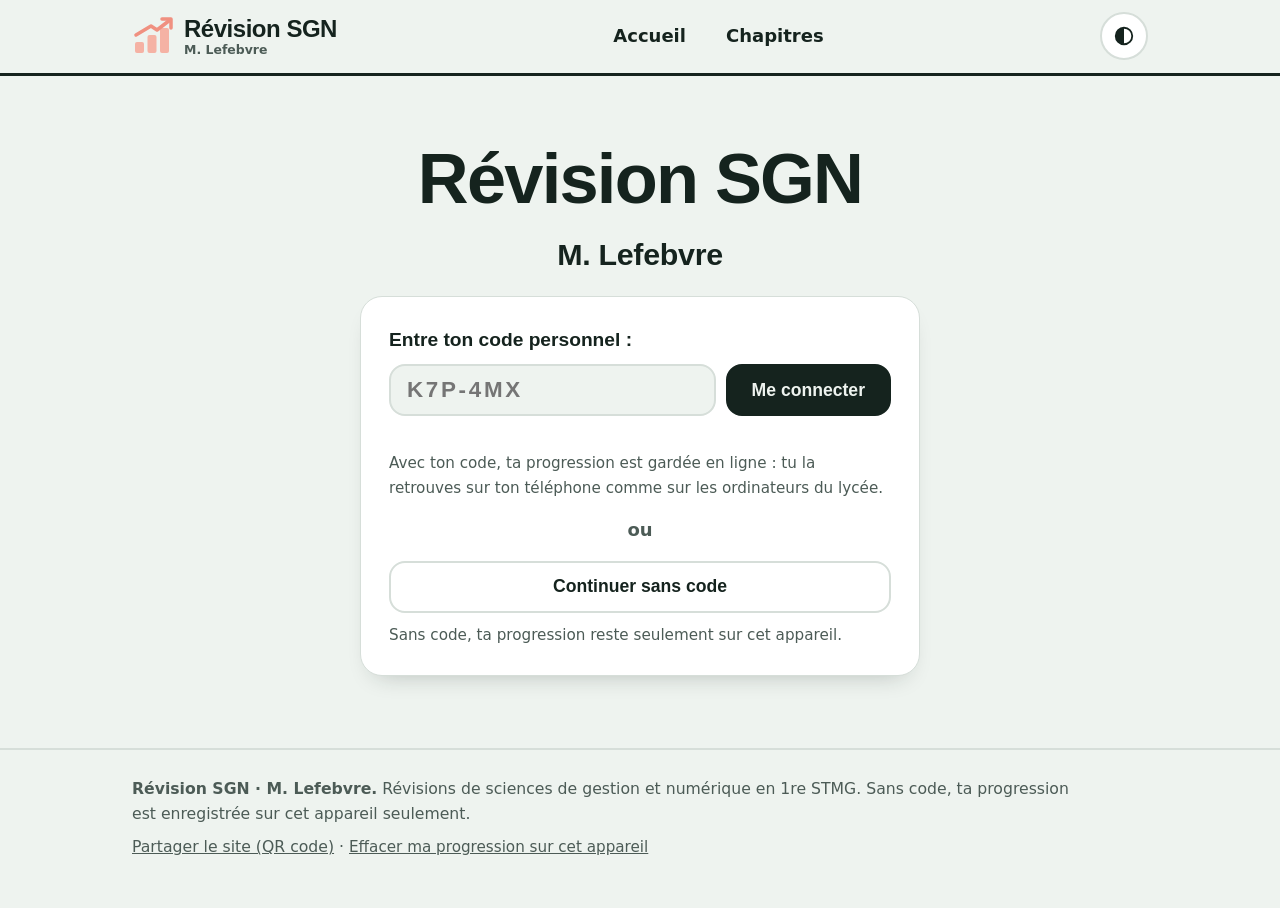
==== index.html @ 238a074e "Codes élèves : progression en ligne et page de suivi du professeur - Écran « Entre ton code personne" ====
<!doctype html>
<html lang="fr">
<head>
  <meta charset="utf-8">
  <meta name="viewport" content="width=device-width, initial-scale=1">
  <title>Révision SGN · M. Lefebvre</title>
  <meta name="description" content="Révisions de sciences de gestion et numérique en 1re STMG : synthèses, cartes de définitions, QCM et situations.">
  <meta name="robots" content="noindex">
  <link rel="icon" href="data:image/svg+xml,%3Csvg xmlns='http://www.w3.org/2000/svg' viewBox='0 0 64 64'%3E%3Crect width='64' height='64' rx='14' fill='%2315231E'/%3E%3Cg transform='translate(11 12)'%3E%3Cg fill='%23FFF4E4'%3E%3Crect x='3' y='26' width='9' height='11' rx='2'/%3E%3Crect x='15.5' y='19' width='9' height='18' rx='2'/%3E%3Crect x='28' y='12' width='9' height='25' rx='2'/%3E%3C/g%3E%3Cg fill='none' stroke='%23F09080' stroke-width='3.5' stroke-linecap='round' stroke-linejoin='round'%3E%3Cpath d='M4 19L19 10l6 4L38 4'/%3E%3Cpath d='M30 3h9v9'/%3E%3C/g%3E%3C/g%3E%3C/svg%3E">
  <link rel="apple-touch-icon" href="assets/apple-touch-icon.png">
  <link rel="stylesheet" href="assets/style.css">
  <script>
    /* Applique le thème clair ou sombre avant l'affichage, pour éviter un flash. */
    (function () {
      var t = null;
      try { t = localStorage.getItem("sgn-theme"); } catch (e) {}
      if (!t && window.matchMedia && window.matchMedia("(prefers-color-scheme: dark)").matches) { t = "dark"; }
      document.documentElement.setAttribute("data-theme", t === "dark" ? "dark" : "light");
    })();
  </script>
</head>
<body>
  <a class="skip" href="#app">Aller au contenu</a>

  <header class="top">
    <div class="wrap top-in">
      <a class="logo" href="#/" aria-label="Révision SGN, M. Lefebvre : retour à l’accueil">
        <svg class="logo-mark" viewBox="0 0 42 40" aria-hidden="true"><g class="logo-bars"><rect x="3" y="26" width="9" height="11" rx="2"/><rect x="15.5" y="19" width="9" height="18" rx="2"/><rect x="28" y="12" width="9" height="25" rx="2"/></g><g class="logo-arrow"><path d="M4 19L19 10l6 4L38 4"/><path d="M30 3h9v9"/></g></svg>
        <span class="logo-txt"><span class="logo-name">Révision SGN</span><span class="logo-sub">M. Lefebvre</span></span>
      </a>
      <nav class="nav" aria-label="Navigation principale">
        <a href="#/" data-nav="accueil">Accueil</a>
        <a href="#/chapitres" data-nav="chapitres">Chapitres</a>
      </nav>
      <button class="theme-btn" id="theme-btn" type="button" aria-label="Passer en mode sombre">
        <svg viewBox="0 0 24 24" width="22" height="22" aria-hidden="true"><circle cx="12" cy="12" r="9" fill="none" stroke="currentColor" stroke-width="2"/><path d="M12 3a9 9 0 0 0 0 18z" fill="currentColor"/></svg>
      </button>
    </div>
  </header>

  <main id="app" class="wrap" tabindex="-1">
    <noscript>
      <p class="lead">Ce site a besoin de JavaScript pour fonctionner. Active-le dans les réglages de ton navigateur, puis recharge la page.</p>
    </noscript>
  </main>

  <footer class="foot">
    <div class="wrap">
      <p><strong>Révision SGN · M. Lefebvre.</strong> Révisions de sciences de gestion et numérique en 1re STMG. <span id="texte-progression">Ta progression est enregistrée sur cet appareil, et nulle part ailleurs.</span></p>
      <p><a href="#/partager">Partager le site (QR code)</a> · <button class="link-btn" id="reset-btn" type="button">Effacer ma progression sur cet appareil</button></p>
    </div>
  </footer>

  <!-- Données : un fichier par chapitre. Pour ouvrir un chapitre, ajouter sa ligne ici. -->
  <script src="data/config.js"></script>
  <script src="data/ch01.js"></script>
  <script src="data/ch02.js"></script>
  <script src="data/ch03.js"></script>
  <script src="data/ch04.js"></script>
  <!-- Codes élèves et progression en ligne (actif seulement si data/config.js donne l'adresse du script Google). -->
  <script src="assets/comptes.js"></script>
  <script src="assets/app.js"></script>
</body>
</html>
---- assets/style.css ----
/* ==========================================================================
   SGN · M. Lefebvre : feuille de style
   Polices hébergées dans le site (aucun appel à un service extérieur).
   ========================================================================== */

@font-face { font-family: "Bricolage Grotesque"; src: url("fonts/bricolage-grotesque-latin-700-normal.woff2") format("woff2"); font-weight: 700; font-style: normal; font-display: swap; }
@font-face { font-family: "Bricolage Grotesque"; src: url("fonts/bricolage-grotesque-latin-800-normal.woff2") format("woff2"); font-weight: 800; font-style: normal; font-display: swap; }
@font-face { font-family: "Figtree"; src: url("fonts/figtree-latin-400-normal.woff2") format("woff2"); font-weight: 400; font-style: normal; font-display: swap; }
@font-face { font-family: "Figtree"; src: url("fonts/figtree-latin-600-normal.woff2") format("woff2"); font-weight: 600; font-style: normal; font-display: swap; }
@font-face { font-family: "Figtree"; src: url("fonts/figtree-latin-700-normal.woff2") format("woff2"); font-weight: 700; font-style: normal; font-display: swap; }

/* ---------- Couleurs ---------- */
:root {
  --bg: #EEF3EF;
  --ink: #15231E;
  --ink-soft: #4C5B56;
  --card: #FFFFFF;
  --line: #D6DED9;
  --coral: #F09080;
  --coral-soft: #FBE2DD;
  --logo-bar: #F5B2A4;
  --sun: #F5BB5C;
  --sun-soft: #F9DBA8;
  --teal: #70C4B4;
  --teal-soft: #E5F3F0;
  --ok: #1F7A5A;
  --ok-soft: #DBF0E7;
  --ko: #B8402B;
  --ko-soft: #FBE2DD;
  --on-accent: #15231E;
  --shadow: 0 12px 26px -16px rgba(21, 35, 30, .32);
  --r-lg: 22px;
  --r-md: 16px;
  --r-sm: 12px;
  --display: "Bricolage Grotesque", "Arial Black", "Helvetica Neue", Arial, sans-serif;
  --text: "Figtree", "Segoe UI", system-ui, -apple-system, Roboto, Arial, sans-serif;
}
:root[data-theme="dark"] {
  --bg: #101A17;
  --ink: #EEF3EF;
  --ink-soft: #A8B7B1;
  --card: #1A2723;
  --line: #2D3C37;
  --coral-soft: #4B2C26;
  --logo-bar: #F9CFC6;
  --sun-soft: #4D3C1D;
  --teal-soft: #1C3632;
  --ok: #7FD6B4;
  --ok-soft: #173A2F;
  --ko: #F3A090;
  --ko-soft: #4B2C26;
  --shadow: none;
}

/* ---------- Base ---------- */
*, *::before, *::after { box-sizing: border-box; }
html { -webkit-text-size-adjust: 100%; scroll-padding-top: 96px; }
body {
  margin: 0;
  background: var(--bg);
  color: var(--ink);
  font-family: var(--text);
  font-size: 1.125rem;
  line-height: 1.6;
}
img { max-width: 100%; height: auto; display: block; }
a { color: inherit; }
button { font: inherit; color: inherit; cursor: pointer; }
h1, h2, h3, h4 { font-family: var(--display); font-weight: 800; line-height: 1.05; letter-spacing: -0.025em; margin: 0; }
p { margin: 0 0 1em; }
strong { font-weight: 700; }
:focus-visible { outline: 3px solid var(--coral); outline-offset: 3px; border-radius: 6px; }
#app:focus { outline: none; }

.wrap { width: 100%; max-width: 1080px; margin: 0 auto; padding-inline: clamp(16px, 4vw, 32px); }
main.wrap { padding-block: clamp(28px, 5vw, 56px) 72px; min-height: 70vh; overflow-x: clip; }
.skip { position: absolute; left: -999px; top: 8px; background: var(--ink); color: var(--bg); padding: 10px 16px; border-radius: var(--r-sm); z-index: 50; }
.skip:focus { left: 8px; }

/* ---------- En-tête ---------- */
.top { position: sticky; top: 0; z-index: 20; background: var(--bg); border-bottom: 3px solid var(--ink); }
.top-in { display: flex; align-items: center; gap: 12px; padding-block: 12px; }
.logo { display: inline-flex; align-items: center; gap: 10px; line-height: 1; text-decoration: none; font-family: var(--display); font-weight: 800; font-size: 1.5rem; letter-spacing: -0.02em; white-space: nowrap; }
.logo-txt { display: inline-flex; flex-direction: column; align-items: flex-start; }
.logo-sub { display: block; font-family: var(--text); font-weight: 700; font-size: .78rem; letter-spacing: 0; color: var(--ink-soft); margin-top: 3px; }
.logo-mark { width: 1.75em; height: auto; flex: none; overflow: visible; }
.logo-bars { fill: var(--logo-bar); }
.logo-arrow { fill: none; stroke: var(--coral); stroke-width: 3.5; stroke-linecap: round; stroke-linejoin: round; }
.nav { display: flex; gap: 4px; margin-inline: auto; }
.nav a[hidden] { display: none; }
.nav a { text-decoration: none; font-weight: 700; padding: 10px 18px; border-radius: 14px; white-space: nowrap; }
.nav a:hover { background: var(--card); }
.nav a[aria-current="page"] { background: var(--ink); color: var(--bg); }
.theme-btn { width: 48px; height: 48px; flex: none; border-radius: 50%; border: 2px solid var(--line); background: var(--card); display: grid; place-items: center; }

@media (max-width: 720px) {
  .top-in { flex-wrap: wrap; row-gap: 8px; }
  .logo { font-size: 1.3rem; }
  .theme-btn { margin-left: auto; width: 42px; height: 42px; }
  .nav { order: 3; width: 100%; margin: 0; justify-content: space-between; }
  .nav a { padding: 8px 14px; flex: 1; text-align: center; }
  html { scroll-padding-top: 130px; }

}

/* ---------- Titres et textes ---------- */
.display { font-size: clamp(3.2rem, 11vw, 7rem); letter-spacing: -0.04em; margin: 14px 0 22px; }
.display-logo { display: flex; align-items: center; gap: .25em; }
.display-mark { display: flex; }
.display-logo .logo-mark { width: 1.1em; }
.subtitle { font-family: var(--display); font-weight: 700; font-size: clamp(1.3rem, 3.4vw, 1.9rem); letter-spacing: -0.01em; margin: -8px 0 18px; }
.marker { background: linear-gradient(transparent 46%, var(--sun) 46%); padding: 0 .08em; }
:root[data-theme="dark"] .marker { background: linear-gradient(transparent 46%, #8A6420 46%); }
.title { font-size: clamp(2.3rem, 7vw, 4.4rem); margin: 10px 0 22px; overflow-wrap: anywhere; hyphens: auto; }
.h2 { font-size: clamp(1.9rem, 5vw, 3rem); margin: clamp(40px, 7vw, 68px) 0 20px; }
.lead { font-size: clamp(1.15rem, 2.2vw, 1.4rem); color: var(--ink); max-width: 46em; }
.soft { color: var(--ink-soft); }
.tag { display: inline-block; background: var(--sun-soft); border: 2px solid var(--sun); border-radius: 12px; padding: 4px 14px; font-weight: 700; font-size: .95rem; margin: 0; }

/* ---------- Boutons ---------- */
.btn { display: inline-flex; align-items: center; justify-content: center; gap: 8px; min-height: 52px; padding: 12px 24px; border-radius: var(--r-md); border: 2px solid var(--line); background: var(--card); font-family: var(--display); font-weight: 700; font-size: 1.1rem; text-decoration: none; text-align: center; line-height: 1.2; }
.btn:hover { border-color: var(--ink); }
.btn-dark { background: var(--ink); border-color: var(--ink); color: var(--bg); }
.btn-coral { background: var(--coral); border-color: var(--coral); color: var(--on-accent); }
.btn[disabled] { opacity: .45; cursor: not-allowed; }
.btn[disabled]:hover { border-color: var(--line); }
.actions { display: flex; flex-wrap: wrap; gap: 12px; margin: 22px 0; }
.link-btn { background: none; border: 0; padding: 0; text-decoration: underline; color: var(--ink-soft); font-size: .95rem; }

/* ---------- Cartes génériques ---------- */
.card { background: var(--card); border: 1px solid var(--line); border-radius: var(--r-lg); box-shadow: var(--shadow); padding: clamp(18px, 3vw, 28px); }
.card-accent { border-left: 12px solid var(--sun); }
.card-coral { border-left: 12px solid var(--coral); }
.card h3 { font-size: 1.35rem; margin-bottom: 8px; }
.card p:last-child { margin-bottom: 0; }

.stats { display: grid; grid-template-columns: repeat(4, 1fr); gap: 14px; margin-top: 28px; }
.stat { background: var(--card); border: 1px solid var(--line); border-radius: var(--r-lg); box-shadow: var(--shadow); padding: 16px 20px; }
.stat b { display: block; font-family: var(--display); font-weight: 800; font-size: 2.3rem; line-height: 1.1; }
.stat span { color: var(--ink-soft); font-weight: 700; font-size: .98rem; }
@media (max-width: 720px) { .stats { grid-template-columns: repeat(2, 1fr); } }

.bar { height: 16px; border-radius: 99px; border: 2px solid var(--line); background: var(--bg); overflow: hidden; }
.bar i { display: block; height: 100%; background: var(--coral); border-radius: 99px; transition: width .3s ease; }
.row-between { display: flex; flex-wrap: wrap; justify-content: space-between; gap: 6px 16px; align-items: baseline; margin-bottom: 12px; }

.grid-4 { display: grid; grid-template-columns: repeat(4, 1fr); gap: 14px; }
@media (max-width: 900px) { .grid-4 { grid-template-columns: repeat(2, 1fr); } }
@media (max-width: 520px) { .grid-4 { grid-template-columns: 1fr; } }
.step-card h3 { font-size: 1.25rem; }

/* ---------- Liste des chapitres ---------- */
.theme-title { display: flex; align-items: center; gap: 14px; font-size: clamp(1.4rem, 3.6vw, 2.1rem); margin: 30px 0 16px; }
.theme-title::before { content: ""; width: 18px; height: 18px; border-radius: 50%; background: var(--coral); flex: none; }
.ch-list { list-style: none; margin: 0; padding: 0; display: grid; gap: 12px; }
.ch-row { display: flex; align-items: center; gap: 16px; background: var(--card); border: 1px solid var(--line); border-radius: var(--r-lg); box-shadow: var(--shadow); padding: 14px 20px; text-decoration: none; }
.ch-row:hover { border-color: var(--ink); }
.ch-num { width: 46px; height: 46px; flex: none; border-radius: 50%; background: var(--coral); color: var(--on-accent); display: grid; place-items: center; font-family: var(--display); font-weight: 800; }
.ch-name { font-family: var(--display); font-weight: 700; font-size: 1.15rem; line-height: 1.25; flex: 1; }
.ch-name small { display: block; font-family: var(--text); font-weight: 600; font-size: .9rem; color: var(--ink-soft); margin-top: 2px; }
.pill { display: inline-block; background: var(--sun-soft); border-radius: 99px; padding: 1px 10px; font-family: var(--text); font-size: .82rem; font-weight: 700; margin-left: 8px; vertical-align: middle; white-space: nowrap; }

/* ---------- Page chapitre ---------- */
.back { min-height: 44px; padding: 8px 16px; font-size: 1rem; margin-bottom: 18px; }
.crumbs { font-weight: 700; font-size: .98rem; color: var(--ink-soft); margin: 0; }
.intro { background: var(--card); border: 3px solid var(--ink); border-left: 14px solid var(--coral); border-radius: var(--r-md); padding: 18px 22px; font-size: 1.12rem; margin-bottom: 18px; }
.question { font-weight: 700; margin-bottom: 14px; }


/* ---------- Synthèse ---------- */
.syn { max-width: 900px; }
.syn-h { font-size: clamp(1.45rem, 3.4vw, 1.9rem); padding-bottom: 8px; border-bottom: 3px solid var(--coral); margin: 44px 0 18px; }
.syn > .syn-h:first-child { margin-top: 0; }
.syn-h3 { font-size: 1.3rem; margin: 30px 0 12px; }
.def { background: var(--card); border: 1px solid var(--line); border-left: 8px solid var(--sun); border-radius: var(--r-sm); padding: 12px 18px; margin: 0 0 1em; }
.flow { margin: 0 0 1.1em; }
.flow-title, .list-title { font-weight: 700; margin-bottom: 8px; }
.flow ol { list-style: none; margin: 0; padding: 0; display: flex; flex-wrap: wrap; gap: 10px 0; align-items: center; }
.flow li { display: flex; align-items: center; }
.flow li span { background: var(--card); border: 2px solid var(--line); border-radius: var(--r-sm); padding: 9px 16px; font-family: var(--display); font-weight: 700; }
.flow li + li::before { content: "→"; font-weight: 700; margin: 0 12px; }
.flow.no-arrow ol { gap: 10px; }
.flow.no-arrow li + li::before { content: none; }
.ex { background: var(--teal-soft); border-left: 10px solid var(--teal); border-radius: var(--r-sm); padding: 14px 20px; margin: 0 0 1.1em; }
.ex-label { font-weight: 700; font-size: .82rem; letter-spacing: .12em; text-transform: uppercase; margin-right: 8px; }
.keep { background: var(--sun-soft); border-radius: var(--r-sm); padding: 14px 20px; margin: 0 0 1.1em; font-weight: 600; }
.keep-label { font-weight: 700; font-size: .82rem; letter-spacing: .12em; text-transform: uppercase; margin-right: 8px; }
.plain-list { margin: 0 0 1.1em; padding-left: 1.2em; }
.plain-list li { margin-bottom: 4px; }

.table-wrap { overflow-x: auto; border-radius: var(--r-md); border: 1px solid var(--line); box-shadow: var(--shadow); margin: 0 0 1.2em; background: var(--card); }
table { border-collapse: collapse; width: 100%; min-width: 520px; font-size: 1.02rem; }
table.two { min-width: 0; }
caption { caption-side: top; text-align: left; font-family: var(--display); font-weight: 700; padding: 12px 18px; border-bottom: 2px solid var(--ink); }
th, td { padding: 12px 18px; text-align: left; vertical-align: top; border-bottom: 2px solid var(--ink); border-right: 2px solid var(--ink); }
tr > :last-child { border-right: 0; }
tbody tr:last-child > * { border-bottom: 0; }
thead th { background: var(--sun-soft); font-family: var(--display); font-weight: 800; }
tbody th { font-weight: 700; }

.figure { margin: 30px 0 0; }
.figure img { border-radius: var(--r-md); border: 1px solid var(--line); background: #fff; }
.figure figcaption { font-weight: 700; margin-bottom: 10px; font-family: var(--display); font-size: 1.3rem; }

.vocab { display: grid; gap: 10px; margin: 0; }
.vocab div { background: var(--card); border: 1px solid var(--line); border-radius: var(--r-md); padding: 14px 20px; }
.vocab div { border-left: 8px solid var(--coral); }
.vocab div:nth-child(3n+2) { border-left-color: var(--sun); }
.vocab div:nth-child(3n) { border-left-color: var(--teal); }
.vocab dt { font-family: var(--display); font-weight: 800; }
.vocab dd { margin: 4px 0 0; }
.sous { margin: 8px 0 0; padding-left: 1.2em; }
.sous li { margin: 3px 0; }
.flash-sous { display: block; margin-top: 12px; text-align: left; font-size: 1rem; line-height: 1.45; }
.flash-sous span { display: block; padding: 3px 0 3px 1em; text-indent: -1em; }
.flash-sous span::before { content: "• "; }
.vocab .known dt::after { content: "sue"; font-family: var(--text); font-size: .78rem; font-weight: 700; background: var(--ok-soft); color: var(--ok); border-radius: 99px; padding: 1px 10px; margin-left: 10px; vertical-align: middle; }

.next { margin-top: 36px; padding-top: 24px; border-top: 2px solid var(--line); }

/* ---------- Prochaine évaluation ---------- */
.eval { border: 3px solid var(--ink); background: var(--sun-soft); }
.eval-date { display: flex; flex-wrap: wrap; align-items: center; gap: 6px 4px; margin-bottom: 6px; }
.eval-date strong { font-family: var(--display); font-weight: 800; font-size: clamp(1.5rem, 4vw, 2.1rem); line-height: 1.1; letter-spacing: -0.02em; }
.eval .pill { background: var(--ink); color: var(--bg); font-size: .9rem; padding: 2px 12px; }
.eval-ch { font-weight: 700; margin-bottom: 0; }
.eval .actions { margin-bottom: 0; }
.pill-eval { background: var(--coral-soft); }
.eval-tag { margin-bottom: 16px; }

/* ---------- Onglets et jauges d'un chapitre ---------- */
.ch-gauge { background: var(--card); border: 1px solid var(--line); border-radius: var(--r-md); padding: 14px 18px; margin-bottom: 18px; }
.ch-gauge .row-between { margin-bottom: 8px; }
.tabs { display: grid; grid-template-columns: repeat(3, 1fr); gap: 8px; margin-bottom: 30px; }
.tabs.tabs-4 { grid-template-columns: repeat(4, 1fr); }
.tabs a { display: flex; align-items: center; justify-content: center; text-align: center; text-decoration: none; background: var(--card); border: 2px solid var(--line); border-radius: var(--r-md); padding: 12px 10px; font-family: var(--display); font-weight: 700; font-size: 1.08rem; line-height: 1.15; }
.tabs a:hover { border-color: var(--ink); }
.tabs a[aria-current="page"] { background: var(--ink); border-color: var(--ink); color: var(--bg); }
.tabs.tabs-5 { grid-template-columns: repeat(5, 1fr); }
@media (max-width: 560px) { .tabs.tabs-4 { grid-template-columns: repeat(2, 1fr); } .tabs a { font-size: .98rem; padding: 12px 6px; } }
@media (max-width: 760px) { .tabs.tabs-5 { grid-template-columns: repeat(6, 1fr); } .tabs.tabs-5 a { grid-column: span 2; } .tabs.tabs-5 a:nth-child(n+4) { grid-column: span 3; } }

/* Chapitre verrouillé (pas encore fini en classe) */
.lock-icon { display: inline-grid; place-items: center; flex: none; }
.tabs a.is-locked { gap: 6px; color: var(--ink-soft); background: var(--bg); border-style: dashed; }
.tabs a.is-locked .lock-icon svg { width: 16px; height: 16px; }
.tabs a.is-locked[aria-current="page"] { background: var(--ink-soft); border-color: var(--ink-soft); border-style: solid; color: var(--bg); }
.ch-row.is-locked { background: var(--bg); border-style: dashed; box-shadow: none; }
.ch-row.is-locked .ch-num { background: var(--line); color: var(--ink-soft); }
.ch-pct.ch-lock { display: grid; justify-items: end; color: var(--ink-soft); }
.lock-tag { background: var(--bg); border-color: var(--line); color: var(--ink-soft); margin-bottom: 18px; }
.locked-card { max-width: 640px; border-left: 12px solid var(--line); }
.locked-card .locked-icon { display: inline-grid; place-items: center; width: 52px; height: 52px; border-radius: 50%; background: var(--bg); color: var(--ink-soft); margin-bottom: 10px; }
.locked-card .lock-icon svg { width: 26px; height: 26px; }
.locked-card .actions { margin-bottom: 0; }

/* Indication « Fais glisser le tableau → », affichée seulement si le tableau dépasse de l'écran */
.table-hint { margin: 0 0 6px; text-align: right; font-weight: 700; font-size: .92rem; color: var(--ink-soft); }
.table-hint[hidden] { display: none; }
@media print { .table-hint { display: none !important; } }

/* Codes élèves : écran du code et bouton de la barre du haut */
.code-page { max-width: 560px; margin: 0 auto; text-align: center; }
.code-card { text-align: left; display: grid; gap: 10px; }
.code-label { font-family: var(--display); font-weight: 800; font-size: 1.2rem; }
.code-ligne { display: flex; flex-wrap: wrap; gap: 10px; margin-top: 8px; }
.code-champ { flex: 1 1 180px; min-width: 0; min-height: 52px; padding: 10px 16px; border: 2px solid var(--line); border-radius: var(--r-md); background: var(--bg); color: var(--ink); font-family: var(--display); font-weight: 800; font-size: 1.4rem; letter-spacing: .12em; text-transform: uppercase; }
.code-champ:focus { border-color: var(--ink); outline: none; }
.code-erreur { margin: 2px 0 0; min-height: 1.3em; color: var(--ko); font-weight: 700; }
.code-aide { margin: 0; font-size: .95rem; }
.code-ou { margin: 6px 0; text-align: center; font-weight: 700; color: var(--ink-soft); }
.compte { margin-left: auto; }
.compte:empty { display: none; }
.compte-btn { display: inline-flex; flex-direction: column; align-items: flex-end; gap: 1px; padding: 6px 12px; border: 2px solid var(--line); border-radius: var(--r-sm); background: var(--card); color: var(--ink); font-weight: 700; font-size: .9rem; line-height: 1.1; text-decoration: none; white-space: nowrap; }
.compte-code { font-family: var(--display); font-weight: 800; letter-spacing: .06em; }
.compte-sortir { font-size: .75rem; color: var(--ink-soft); }
.compte:not(:empty) ~ .theme-btn { margin-left: 8px; }
.compte-court { display: none; }
@media (max-width: 440px) {
  .top-in { gap: 8px; }
  .compte-btn { padding: 5px 9px; }
  .compte-long { display: none; }
  .compte-court { display: inline; }
}
@media (max-width: 390px) {
  .top-in:has(.compte:not(:empty)) .logo { font-size: 1.12rem; }
  .top-in:has(.compte:not(:empty)) .theme-btn { width: 38px; height: 38px; }
  .compte-btn { font-size: .82rem; }
}

/* Partager le site : le QR code reste noir sur blanc, même en mode sombre, pour être lisible par tous les téléphones */
.share { display: flex; align-items: center; gap: 24px; }
.share-qr { flex: none; display: block; background: #fff; padding: 6px; border-radius: var(--r-sm); border: 1px solid var(--line); line-height: 0; }
.share-qr img { width: 148px; height: 148px; image-rendering: pixelated; }
.share-txt { min-width: 0; }
.share-txt p { margin: 0 0 6px; }
.share-url { font-family: var(--display); font-weight: 800; font-size: 1.15rem; overflow-wrap: anywhere; }
.share-actions { margin: 12px 0 6px; }
.share-info { min-height: 1.4em; margin: 0 0 6px; }
.share-big { text-align: center; max-width: 560px; margin: 0 auto; }
.share-big .actions { justify-content: center; }
.share-big-qr { display: block; width: min(80vw, 420px); height: auto; margin: 10px auto 14px; background: #fff; padding: 10px; border-radius: var(--r-md); border: 1px solid var(--line); image-rendering: pixelated; }
@media (max-width: 560px) { .share { flex-direction: column; align-items: flex-start; } }

/* Documents (TD, fiches) */
.doc-list { list-style: none; margin: 0; padding: 0; display: grid; gap: 12px; max-width: 760px; }
.doc { display: flex; align-items: center; justify-content: space-between; gap: 16px; text-decoration: none; }
.doc:hover { border-color: var(--ink); }
.doc-txt { display: grid; gap: 4px; min-width: 0; }
.doc-txt strong { font-family: var(--display); font-size: 1.15rem; overflow-wrap: break-word; }
@media (max-width: 560px) { .doc { flex-direction: column; align-items: stretch; } }
.ch-pct { flex: none; width: 92px; text-align: right; }
.ch-pct b { display: block; font-family: var(--display); font-weight: 800; font-size: 1.05rem; line-height: 1.2; margin-bottom: 4px; }
.bar.mini { height: 8px; border-width: 1px; }
@media (max-width: 560px) { .ch-pct { width: 58px; } }

/* Liste des chapitres sur téléphone : l’étiquette « évaluation … » passe à la ligne au lieu de pousser la carte hors de l’écran. */
.ch-list { grid-template-columns: minmax(0, 1fr); }
.ch-name { min-width: 0; overflow-wrap: break-word; }
@media (max-width: 560px) {
  .ch-row { gap: 12px; padding: 12px 14px; }
  .ch-num { width: 38px; height: 38px; font-size: .95rem; }
  .ch-name { font-size: 1.02rem; }
  .ch-name .pill { display: table; margin: 5px 0 1px; white-space: normal; }
  .ch-pct { width: 52px; }
  .ch-pct b { font-size: .95rem; }
}

/* ---------- Lexique ---------- */
.search { display: block; width: 100%; font: inherit; color: var(--ink); background: var(--card); border: 2px solid var(--line); border-radius: var(--r-md); padding: 14px 18px; margin-bottom: 16px; }
.search::placeholder { color: var(--ink-soft); }
.vocab [hidden] { display: none; }

/* ---------- Entraînement ---------- */
.acts { display: grid; gap: 14px; max-width: 900px; }
.acts .lead { margin-bottom: 4px; }
.act { display: grid; grid-template-columns: 1.2fr 1fr auto; align-items: center; gap: 14px 24px; }
.act h3 { margin-bottom: 2px; }
.act .act-txt p { margin: 0; }
.act-gauge strong { display: block; margin-bottom: 8px; font-family: var(--display); }
.act .btn { min-width: 150px; }
@media (max-width: 760px) { .act { grid-template-columns: 1fr; } .act .btn { width: 100%; } }
.run-gauge { margin-bottom: 6px; }
/* Bouton de retour de l'entraînement (remonte d'un écran) */
.fil { margin: 0 0 14px; }
/* Police du texte : le Q de la police des titres a une longue queue qui fait croire que « QCM » est souligné. */
.fil-retour, .fil-retour:hover { min-height: 44px; padding: 8px 16px; font-family: var(--text); font-weight: 700; font-size: 1rem; text-decoration: none; }

/* Entraînement par thème */
.t-block h3 { font-size: 1.25rem; margin-bottom: 6px; }
.t-row { display: grid; grid-template-columns: 1.2fr 1fr auto; align-items: center; gap: 10px 24px; padding: 12px 0; border-top: 1px solid var(--line); }
.t-row:last-child { padding-bottom: 0; }
.t-txt strong { display: block; font-family: var(--display); font-size: 1.05rem; }
.t-txt .soft { font-size: .92rem; }
.t-count { display: block; font-family: var(--display); font-weight: 800; margin-bottom: 6px; }
.t-row .btn { min-width: 150px; }
@media (max-width: 560px) {
  .t-row { grid-template-columns: minmax(0, 1fr) auto; }
  .t-gauge { grid-column: 1 / -1; grid-row: 2; }
  .t-gauge .t-count { display: inline; margin-right: 8px; }
  .t-row .btn { min-width: 0; min-height: 44px; padding: 8px 16px; font-size: 1rem; }
}
.quiz .actions { margin-top: 0; }

/* ---------- Jeux : une affiche par jeu ---------- */
.games { display: grid; grid-template-columns: repeat(auto-fill, minmax(300px, 1fr)); gap: 16px; }
.poster { position: relative; display: flex; align-items: flex-end; min-height: 340px; overflow: hidden; text-decoration: none; color: #fff; border: 3px solid var(--ink); border-radius: var(--r-lg); box-shadow: var(--shadow); background: #12403A; transition: transform .18s ease; }
.poster.c-coral { background: #8A3B2E; }
.poster.c-sun { background: #7A5413; }
.poster-img { position: absolute; inset: 0; width: 100%; height: 100%; max-width: none; object-fit: cover; }
.poster::after { content: ""; position: absolute; inset: 0; background: linear-gradient(to top, rgba(6, 14, 28, .96) 0%, rgba(6, 14, 28, .84) 42%, rgba(6, 14, 28, 0) 78%); }
.poster-body { position: relative; z-index: 1; display: flex; flex-direction: column; align-items: flex-start; gap: 8px; padding: 20px; width: 100%; }
.poster-tags { display: flex; flex-wrap: wrap; gap: 6px; }
.poster .pill { margin: 0; background: rgba(255, 255, 255, .92); color: #15231E; font-size: .82rem; }
.poster .pill-new { background: var(--sun); }
.poster .pill-ok { background: #BFEBD6; color: #14523B; }
.poster-title { font-family: var(--display); font-weight: 800; font-size: clamp(2rem, 7vw, 2.7rem); line-height: 1; letter-spacing: -0.03em; }
.poster-text { font-size: 1rem; line-height: 1.4; max-width: 34em; }
.poster-btn { margin-top: 6px; background: #fff; border-color: #fff; color: #15231E; min-height: 46px; padding: 8px 26px; }
.poster:hover { transform: translateY(-3px); }
.poster:hover .poster-btn { background: var(--sun); border-color: var(--sun); }
@media (min-width: 700px) { .games .poster:only-child { max-width: 560px; } }

/* ---------- Cartes à retourner ---------- */
.seg { display: inline-flex; gap: 6px; margin-bottom: 20px; }
.seg button { background: var(--card); border: 2px solid var(--line); border-radius: var(--r-sm); padding: 8px 18px; font-family: var(--display); font-weight: 700; }
.seg button[aria-pressed="true"] { background: var(--ink); border-color: var(--ink); color: var(--bg); }
.deck { max-width: 720px; }
.sr-only { position: absolute; width: 1px; height: 1px; margin: -1px; padding: 0; overflow: hidden; clip: rect(0 0 0 0); white-space: nowrap; border: 0; }
.flash-stack { position: relative; margin: 20px 0 22px; --accent: var(--coral); animation: deal .28s ease-out; }
.flash-stack.c-sun { --accent: var(--sun); }
.flash-stack.c-teal { --accent: var(--teal); }
.flash-stack.has-more::before, .flash-stack.has-more::after { content: ""; position: absolute; inset: 0; border: 3px solid var(--ink); border-radius: var(--r-lg); background: var(--card); }
.flash-stack.has-more::before { transform: translate(8px, 10px) rotate(1.2deg); }
.flash-stack.has-more::after { transform: translate(4px, 5px) rotate(.6deg); }
.flash { position: relative; z-index: 1; display: block; width: 100%; padding: 0; border: 0; border-radius: var(--r-lg); background: none; text-align: center; perspective: 1400px; }
.flash-inner { display: grid; transform-style: preserve-3d; transition: transform .5s cubic-bezier(.2, .7, .2, 1); }
.flash.is-back .flash-inner { transform: rotateY(180deg); }
.flash-face { grid-area: 1 / 1; position: relative; display: flex; flex-direction: column; justify-content: center; min-height: 280px; padding: 52px 26px 32px; border: 3px solid var(--ink); border-radius: var(--r-lg); -webkit-backface-visibility: hidden; backface-visibility: hidden; }
.flash-front { background: var(--accent); color: var(--on-accent); }
.flash-back { background: var(--card); color: var(--ink); transform: rotateY(180deg); box-shadow: inset 0 14px 0 var(--accent); }
.flash-corner { position: absolute; top: 16px; left: 20px; font-family: var(--display); font-weight: 800; font-size: .92rem; }
.flash-back .flash-corner { top: 26px; }
.flash-side { display: block; font-size: .82rem; font-weight: 700; letter-spacing: .12em; text-transform: uppercase; margin-bottom: 12px; opacity: .75; }
.flash-term { display: block; font-family: var(--display); font-weight: 800; font-size: clamp(1.7rem, 5.4vw, 2.6rem); line-height: 1.08; letter-spacing: -0.02em; overflow-wrap: anywhere; }
.flash-term.small { font-size: clamp(1.15rem, 3.2vw, 1.4rem); }
.flash-def { display: block; font-size: 1.22rem; line-height: 1.5; margin-top: 12px; }
.flash-hint { display: block; margin-top: 18px; font-size: 1rem; opacity: .8; }
.flash-stack.leave-right .flash, .flash-stack.leave-left .flash { transition: transform .24s ease-in, opacity .24s ease-in; opacity: 0; }
.flash-stack.leave-right .flash { transform: translateX(46px) rotate(7deg); }
.flash-stack.leave-left .flash { transform: translateX(-46px) rotate(-7deg); }
@keyframes deal { from { opacity: 0; transform: translateY(12px) scale(.97); } to { opacity: 1; transform: none; } }
.two-btn { display: grid; grid-template-columns: 1fr 1fr; gap: 12px; }

/* ---------- Quiz ---------- */
.quiz { max-width: 760px; }
.q-meta { display: flex; justify-content: space-between; gap: 12px; font-weight: 700; color: var(--ink-soft); margin-bottom: 8px; }
.scenario { background: var(--teal-soft); border-left: 10px solid var(--teal); border-radius: var(--r-sm); padding: 14px 20px; margin: 18px 0 0; font-size: 1.12rem; }
.q-text { font-size: clamp(1.3rem, 3.4vw, 1.7rem); line-height: 1.2; margin: 22px 0 18px; letter-spacing: -0.015em; }
.choices { display: grid; gap: 10px; }
.choice { display: flex; gap: 14px; align-items: flex-start; width: 100%; text-align: left; background: var(--card); border: 2px solid var(--line); border-radius: var(--r-md); padding: 14px 18px; font-weight: 600; line-height: 1.35; }
.choice:hover:not([disabled]) { border-color: var(--ink); }
.choice kbd { font-family: var(--display); font-weight: 800; width: 30px; height: 30px; flex: none; border-radius: 50%; background: var(--bg); display: grid; place-items: center; font-size: .95rem; }
.choice[disabled] { cursor: default; }
.choice.is-ok { background: var(--ok-soft); border-color: var(--ok); }
.choice.is-ko { background: var(--ko-soft); border-color: var(--ko); }
.choice.is-ok kbd { background: var(--ok); color: var(--card); }
.choice.is-ko kbd { background: var(--ko); color: var(--card); }
/* Questions : étiquette de niveau, plusieurs réponses, mini-cas */
.run-title { margin: 0 0 6px; font-family: var(--display); font-weight: 800; font-size: 1.05rem; }
.q-tags { display: flex; flex-wrap: wrap; gap: 8px; margin: 18px 0 0; }
.q-tags .pill { margin: 0; white-space: normal; }
.pill-niveau.n1 { background: var(--teal-soft); }
.pill-niveau.n2 { background: var(--coral-soft); }
.q-text.with-tags { margin-top: 12px; }
.q-hint { margin: -6px 0 14px; font-weight: 600; color: var(--ink-soft); }
.choices.multi .choice kbd { border-radius: 8px; }
.choice.is-on { border-color: var(--ink); background: var(--sun-soft); }
.choice.is-on kbd { background: var(--ink); color: var(--bg); }

.feedback { border-radius: var(--r-md); padding: 16px 20px; margin: 16px 0; }
.feedback.ok { background: var(--ok-soft); }
.feedback.ko { background: var(--ko-soft); }
.feedback b { display: block; font-family: var(--display); font-size: 1.15rem; margin-bottom: 4px; }
.score { font-family: var(--display); font-weight: 800; font-size: clamp(3rem, 12vw, 5.5rem); line-height: 1; letter-spacing: -0.04em; margin: 8px 0 10px; }
.review { list-style: none; padding: 0; margin: 18px 0; display: grid; gap: 10px; }
.review li { background: var(--card); border: 1px solid var(--line); border-left: 8px solid var(--coral); border-radius: var(--r-sm); padding: 12px 18px; }
.review b { display: block; }

/* ---------- Pied de page ---------- */
.foot { border-top: 2px solid var(--line); padding-block: 26px 40px; color: var(--ink-soft); font-size: .98rem; }
.foot p { margin: 0 0 8px; max-width: 60em; }

@media (prefers-reduced-motion: reduce) {
  * { transition: none !important; scroll-behavior: auto !important; }
  .flash-stack { animation: none; }
}

@media print {
  .top, .foot, .tabs, .ch-gauge, .next, .actions, .back { display: none; }
  body { background: #fff; font-size: 11pt; }
  .table-wrap, .card, .def, .vocab div { box-shadow: none; }
}
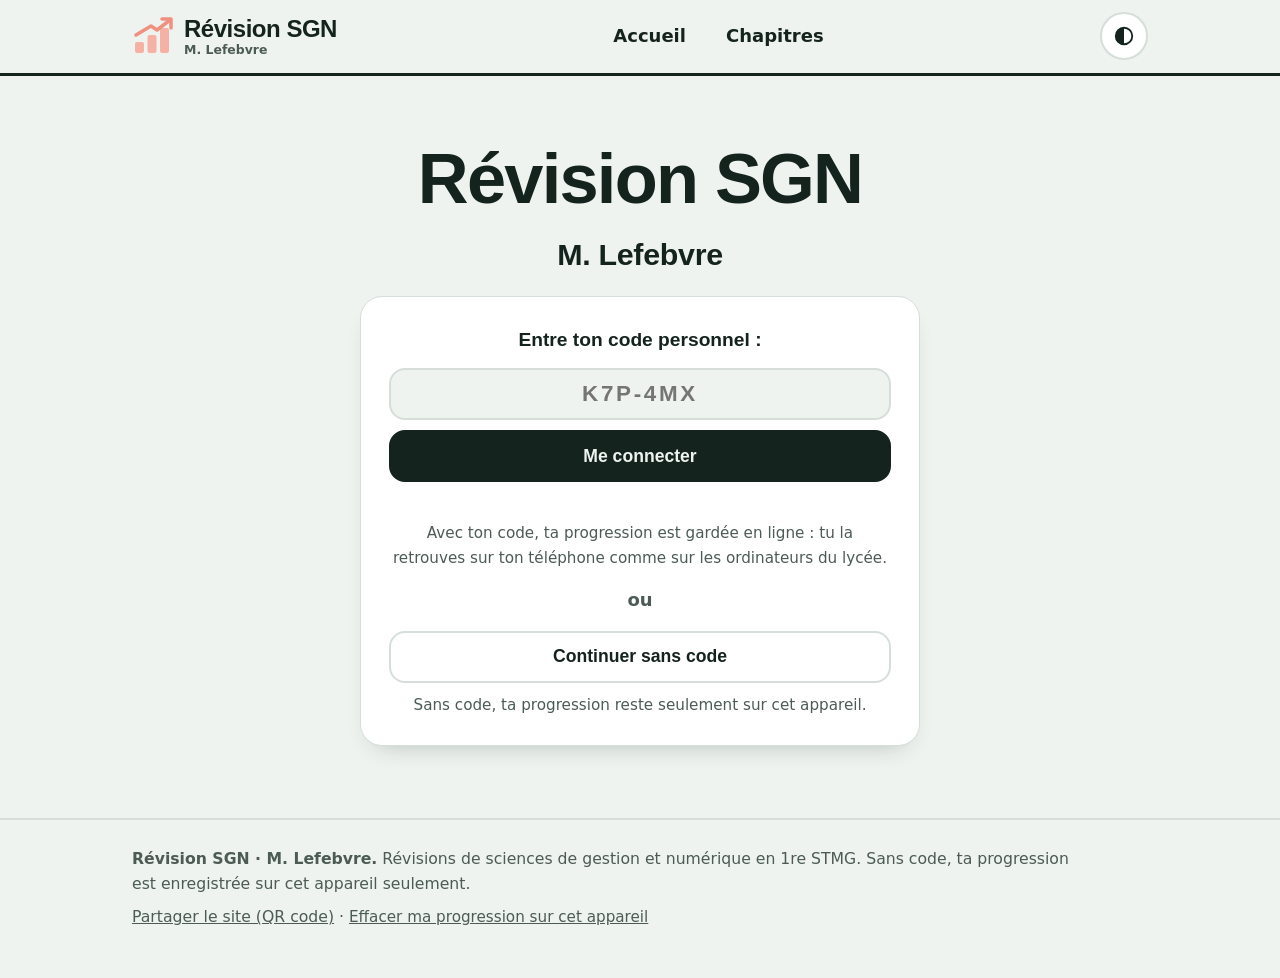
==== commit 4191d531: "Progression en ligne sur Grist (État, apps.education) à la place de Google ; jeu Premier jour sans G" ====
--- a/index.html
+++ b/index.html
@@ -57,7 +57,7 @@
   <script src="data/ch02.js"></script>
   <script src="data/ch03.js"></script>
   <script src="data/ch04.js"></script>
-  <!-- Codes élèves et progression en ligne (actif seulement si data/config.js donne l'adresse du script Google). -->
+  <!-- Codes élèves et progression en ligne (actif seulement si data/config.js donne le document Grist du professeur). -->
   <script src="assets/comptes.js"></script>
   <script src="assets/app.js"></script>
 </body>
--- a/assets/style.css
+++ b/assets/style.css
@@ -225,8 +225,6 @@
 .eval .pill { background: var(--ink); color: var(--bg); font-size: .9rem; padding: 2px 12px; }
 .eval-ch { font-weight: 700; margin-bottom: 0; }
 .eval .actions { margin-bottom: 0; }
-.pill-eval { background: var(--coral-soft); }
-.eval-tag { margin-bottom: 16px; }
 
 /* ---------- Onglets et jauges d'un chapitre ---------- */
 .ch-gauge { background: var(--card); border: 1px solid var(--line); border-radius: var(--r-md); padding: 14px 18px; margin-bottom: 18px; }
@@ -261,10 +259,13 @@
 
 /* Codes élèves : écran du code et bouton de la barre du haut */
 .code-page { max-width: 560px; margin: 0 auto; text-align: center; }
-.code-card { text-align: left; display: grid; gap: 10px; }
+.code-card { text-align: center; display: grid; gap: 10px; }
+.code-card > .btn { width: 100%; }
 .code-label { font-family: var(--display); font-weight: 800; font-size: 1.2rem; }
-.code-ligne { display: flex; flex-wrap: wrap; gap: 10px; margin-top: 8px; }
-.code-champ { flex: 1 1 180px; min-width: 0; min-height: 52px; padding: 10px 16px; border: 2px solid var(--line); border-radius: var(--r-md); background: var(--bg); color: var(--ink); font-family: var(--display); font-weight: 800; font-size: 1.4rem; letter-spacing: .12em; text-transform: uppercase; }
+.code-form { display: grid; gap: 4px; }
+.code-ligne { display: flex; flex-direction: column; gap: 10px; margin-top: 8px; }
+.code-ligne .btn { width: 100%; }
+.code-champ { width: 100%; min-width: 0; text-align: center; min-height: 52px; padding: 10px 16px; border: 2px solid var(--line); border-radius: var(--r-md); background: var(--bg); color: var(--ink); font-family: var(--display); font-weight: 800; font-size: 1.4rem; letter-spacing: .12em; text-transform: uppercase; }
 .code-champ:focus { border-color: var(--ink); outline: none; }
 .code-erreur { margin: 2px 0 0; min-height: 1.3em; color: var(--ko); font-weight: 700; }
 .code-aide { margin: 0; font-size: .95rem; }
@@ -272,6 +273,13 @@
 .compte { margin-left: auto; }
 .compte:empty { display: none; }
 .compte-btn { display: inline-flex; flex-direction: column; align-items: flex-end; gap: 1px; padding: 6px 12px; border: 2px solid var(--line); border-radius: var(--r-sm); background: var(--card); color: var(--ink); font-weight: 700; font-size: .9rem; line-height: 1.1; text-decoration: none; white-space: nowrap; }
+.compte-btn.compte-envoi { opacity: .55; cursor: progress; }
+/* Fenêtre d'alerte (déconnexion sans réseau) */
+.alerte-fond { position: fixed; inset: 0; z-index: 100; display: flex; align-items: center; justify-content: center; padding: 16px; background: rgba(0, 0, 0, .45); }
+.alerte { width: 100%; max-width: 440px; padding: 24px; border-radius: var(--r-md); background: var(--card); color: var(--ink); box-shadow: 0 12px 40px rgba(0, 0, 0, .25); }
+.alerte-titre { margin: 0 0 10px; font-family: var(--display); font-size: 1.25rem; line-height: 1.25; }
+.alerte p { margin: 0 0 18px; }
+.alerte-actions { display: flex; flex-direction: column; gap: 10px; }
 .compte-code { font-family: var(--display); font-weight: 800; letter-spacing: .06em; }
 .compte-sortir { font-size: .75rem; color: var(--ink-soft); }
 .compte:not(:empty) ~ .theme-btn { margin-left: 8px; }
@@ -350,6 +358,9 @@
 .t-block h3 { font-size: 1.25rem; margin-bottom: 6px; }
 .t-row { display: grid; grid-template-columns: 1.2fr 1fr auto; align-items: center; gap: 10px 24px; padding: 12px 0; border-top: 1px solid var(--line); }
 .t-row:last-child { padding-bottom: 0; }
+/* Titre de partie au-dessus de ses thèmes (chapitres dont les thèmes ont une « partie ») */
+.t-partie { margin: 18px 0 2px; font-family: var(--display); font-weight: 800; font-size: .85rem; letter-spacing: .06em; text-transform: uppercase; color: var(--cc, var(--coral)); }
+.t-block h3 + .t-partie { margin-top: 10px; }
 .t-txt strong { display: block; font-family: var(--display); font-size: 1.05rem; }
 .t-txt .soft { font-size: .92rem; }
 .t-count { display: block; font-family: var(--display); font-weight: 800; margin-bottom: 6px; }
@@ -424,6 +435,30 @@
 .choice[disabled] { cursor: default; }
 .choice.is-ok { background: var(--ok-soft); border-color: var(--ok); }
 .choice.is-ko { background: var(--ko-soft); border-color: var(--ko); }
+/* Questions à classer : des bacs ; l'élève touche une étiquette, puis le bac où elle va */
+.bacs { display: grid; gap: 12px; }
+.bacs-grille { display: grid; grid-template-columns: repeat(auto-fit, minmax(150px, 1fr)); gap: 10px; }
+.bacs-grille.deux { grid-template-columns: repeat(2, minmax(0, 1fr)); }
+.bac { min-height: 92px; padding: 10px; border: 2px dashed var(--line); border-radius: var(--r-md); background: var(--bg); cursor: pointer; transition: border-color .15s, background .15s; }
+.bacs.en-choix .bac { border-color: var(--cc, var(--coral)); background: var(--ccs, var(--sun-soft)); }
+.bac-titre { margin: 0 0 8px; font-family: var(--display); font-weight: 800; font-size: 1rem; }
+.bac-contenu, .bacs-reserve { display: flex; flex-wrap: wrap; gap: 8px; }
+.bacs-reserve { min-height: 58px; padding: 12px; border: 2px solid var(--line); border-radius: var(--r-md); background: var(--card); }
+.bacs-reserve.is-vide { display: none; }
+.etiquette, .relier-btn { font: inherit; font-weight: 600; font-size: .98rem; line-height: 1.3; text-align: left; color: var(--ink); background: var(--card); border: 2px solid var(--line); border-radius: 12px; padding: 9px 12px; transition: transform .12s, border-color .12s, box-shadow .12s; }
+.bac .etiquette { width: 100%; }
+.etiquette.is-choisie, .relier-btn.is-choisie { border-color: var(--ink); box-shadow: 0 0 0 3px var(--cc, var(--coral)); transform: translateY(-2px); }
+.etiquette.is-ok, .relier-btn.is-ok { background: var(--ok-soft); border-color: var(--ok) !important; }
+.etiquette.is-ko, .relier-btn.is-ko { background: var(--ko-soft); border-color: var(--ko) !important; }
+.etiquette:disabled, .relier-btn:disabled { opacity: 1; cursor: default; }
+.tri-correction { display: block; margin-top: 4px; font-weight: 800; color: var(--ko); }
+/* Relier : deux colonnes et des traits de couleur entre les éléments reliés */
+.relier { position: relative; display: grid; grid-template-columns: minmax(0, 1fr) 34px minmax(0, 1.5fr); align-items: start; }
+.relier-col { display: grid; gap: 10px; position: relative; z-index: 1; }
+.relier-btn { width: 100%; border-width: 3px; }
+.relier-traits { position: absolute; inset: 0; width: 100%; height: 100%; pointer-events: none; overflow: visible; }
+.relier-traits line { stroke-width: 3.5; stroke-linecap: round; }
+@media (max-width: 560px) { .relier { grid-template-columns: minmax(0, 1fr) 22px minmax(0, 1.4fr); } .etiquette, .relier-btn { font-size: .92rem; padding: 8px 10px; } }
 .choice.is-ok kbd { background: var(--ok); color: var(--card); }
 .choice.is-ko kbd { background: var(--ko); color: var(--card); }
 /* Questions : étiquette de niveau, plusieurs réponses, mini-cas */
@@ -461,3 +496,145 @@
   body { background: #fff; font-size: 11pt; }
   .table-wrap, .card, .def, .vocab div { box-shadow: none; }
 }
+
+/* ---------- Une couleur par chapitre (la même que dans la page de suivi du professeur) ----------
+   --cc : la couleur du chapitre, --ccs : sa version douce. Posées sur chaque ligne de chapitre, et sur #app dans un chapitre. */
+:root {
+  --ch1: #70C4B4; --ch1s: #E5F3F0; --ch2: #F5BB5C; --ch2s: #FCEBCB; --ch3: #F09080; --ch3s: #FBE2DD;
+  --ch4: #A99BE0; --ch4s: #ECE8FA; --ch5: #7FB2E5; --ch5s: #E3EEF9; --ch6: #9CCB7A; --ch6s: #EAF4E1;
+  --ch7: #F4A6C6; --ch7s: #FCE6EF; --ch8: #E8C547; --ch8s: #F9F0CF; --ch9: #8FD3E8; --ch9s: #E2F4FA; --ch10: #F2B48A; --ch10s: #FCEADD;
+}
+:root[data-theme="dark"] { --ch1s: #1C3632; --ch2s: #4D3C1D; --ch3s: #4B2C26; --ch4s: #2E2A4A; --ch5s: #1E3046; --ch6s: #253A1E;
+  --ch7s: #47283A; --ch8s: #44391A; --ch9s: #1D3A44; --ch10s: #4A3122; }
+.ch-row:not(.is-locked) { border-left: 7px solid var(--cc, var(--line)); }
+.ch-row:not(.is-locked) .ch-num { background: var(--cc, var(--coral)); color: #15231E; }
+.ch-row.is-maitrise { background: var(--ccs, var(--card)); }
+.ch-medaille { font-size: 1.15rem; line-height: 1; margin-right: 2px; }
+/* Les jauges de progression : la couleur du chapitre (dans la liste et dans le chapitre) ; ailleurs, le corail du site */
+.bar i, #app .bar i { background: var(--cc, var(--coral)); }
+.tabs a[aria-current="page"]:not(.is-locked) { background: var(--cc, var(--ink)); border-color: var(--cc, var(--ink)); color: #15231E; }
+#app .card.act { border-top: 6px solid var(--cc, var(--line)); }
+#app .t-block { border-top: 6px solid var(--cc, var(--line)); }
+
+/* Carte de la question : un bandeau de la couleur du chapitre */
+.q-carte { background: var(--card); border: 1px solid var(--line); border-top: 8px solid var(--cc, var(--coral)); border-radius: var(--r-lg); box-shadow: var(--shadow); padding: 4px 20px 20px; margin-top: 10px; }
+.q-carte .q-tags { margin-top: 14px; }
+@media (max-width: 480px) { .q-carte { padding: 2px 14px 16px; } }
+.pill-niveau.n1 { background: var(--ch1s); border: 1.5px solid var(--ch1); }
+.pill-niveau.n2 { background: var(--ch4s); border: 1.5px solid var(--ch4); }
+
+/* ---------- Animations ---------- */
+.choice { position: relative; }
+@keyframes pop { 0% { transform: scale(.92); } 60% { transform: scale(1.04); } 100% { transform: scale(1); } }
+@keyframes secoue { 0%, 100% { transform: translateX(0); } 20% { transform: translateX(-7px); } 40% { transform: translateX(7px); } 60% { transform: translateX(-4px); } 80% { transform: translateX(4px); } }
+@keyframes monte { from { opacity: 0; transform: translateY(10px); } to { opacity: 1; transform: none; } }
+@keyframes envol { 0% { opacity: 0; transform: translateY(0) scale(.7); } 20% { opacity: 1; transform: translateY(-8px) scale(1.15); } 100% { opacity: 0; transform: translateY(-70px) scale(1.25); } }
+.anim-pop { animation: pop .38s ease-out; }
+.anim-secoue { animation: secoue .42s ease-in-out; }
+.anim-entree { animation: monte .3s ease-out; }
+.choice.is-ok.anim-pop { padding-right: 46px; }
+.choice.is-ok.anim-pop::after { content: "✓"; position: absolute; right: 16px; top: 50%; margin-top: -.6em; font-weight: 800; font-size: 1.3rem; line-height: 1.2; color: var(--ok); animation: pop .38s ease-out; }
+.plus-un { position: absolute; right: 52px; top: 20%; z-index: 3; font-family: var(--display); font-weight: 800; font-size: 1.6rem; color: var(--ok); pointer-events: none; animation: envol 1s ease-out forwards; }
+.flash-stack .plus-un { right: 24px; top: 10px; }
+.serie-badge { display: inline-block; background: var(--sun); color: #15231E; border-radius: 99px; padding: 4px 12px; font-weight: 800; margin: 0 0 8px; }
+.medaille { display: flex; align-items: center; gap: 12px; background: var(--sun-soft); border-radius: var(--r-md); padding: 12px 18px; font-family: var(--display); font-weight: 800; font-size: 1.5rem; margin: 6px 0 14px; }
+.medaille span { font-size: 2.4rem; line-height: 1; }
+.badge-valide { display: inline-block; background: var(--ok-soft); color: var(--ok); border-radius: 99px; padding: 6px 16px; font-weight: 800; margin: 6px 0 10px; }
+.fin-serie.is-fini .score { color: var(--ok); }
+.confettis { position: fixed; inset: 0; width: 100%; height: 100%; pointer-events: none; z-index: 200; }
+@media (prefers-reduced-motion: reduce) {
+  .anim-pop, .anim-secoue, .anim-entree, .plus-un, .choice.is-ok.anim-pop::after { animation: none !important; }
+}
+
+/* ---------- Prochaine évaluation : affiche « copie parfaite » sur fond bleu nuit (comme les affiches des jeux) ---------- */
+.eval-affiche { position: relative; overflow: hidden; display: flex; align-items: flex-end; min-height: 210px; border: 3px solid #15231E; border-radius: var(--r-lg); box-shadow: var(--shadow); color: #fff;
+  background: radial-gradient(120% 140% at 85% 20%, #2B3F6B 0%, #14213D 45%, #0B1428 100%); }
+.eval-dessin { position: absolute; inset: 0; }
+.eval-dessin svg { display: block; width: 100%; height: 100%; }
+.eval-affiche::before { content: ""; position: absolute; inset: 0; z-index: 1; background: linear-gradient(90deg, rgba(8, 14, 30, .92) 0%, rgba(8, 14, 30, .72) 42%, rgba(8, 14, 30, 0) 74%); }
+.eval-affiche::after { content: ""; position: absolute; top: -30%; bottom: -30%; width: 70px; left: -120px; z-index: 2; background: rgba(255, 255, 255, .1); transform: skewX(-20deg); animation: reflet 3.8s ease-in-out infinite; pointer-events: none; }
+@keyframes reflet { 0% { left: -120px; } 55%, 100% { left: 115%; } }
+.eval-corps { position: relative; z-index: 3; display: flex; flex-direction: column; align-items: flex-start; gap: 6px; padding: 20px 22px; max-width: 62%; }
+.eval-corps .pill { margin: 0; background: #fff; color: #15231E; }
+.eval-corps .pill-delai { background: var(--sun); }
+.eval-titre { margin: 2px 0 0; font-family: var(--display); font-weight: 800; font-size: clamp(1.45rem, 4vw, 2rem); line-height: 1.05; letter-spacing: -0.02em; }
+.eval-affiche .eval-ch { margin: 0 0 8px; font-weight: 600; opacity: .88; }
+.eval-btn { background: #fff; border-color: #fff; color: #15231E; }
+.eval-btn:hover { background: var(--sun); border-color: var(--sun); }
+.eval-flotte { animation: evalFlotte 4s ease-in-out infinite; }
+.eval-etoile { transform-box: fill-box; transform-origin: center; animation: evalFlotte 2.4s ease-in-out infinite; }
+.eval-coche { stroke-dasharray: 40; stroke-dashoffset: 40; animation: evalCoche .5s ease-out forwards; }
+.eval-coche.c1 { animation-delay: .4s; } .eval-coche.c2 { animation-delay: 1s; } .eval-coche.c3 { animation-delay: 1.6s; }
+@keyframes evalFlotte { 0%, 100% { transform: translateY(0); } 50% { transform: translateY(-6px); } }
+@keyframes evalCoche { to { stroke-dashoffset: 0; } }
+@media (max-width: 560px) {
+  .eval-corps { max-width: 78%; padding: 18px; }
+  .eval-affiche::before { background: linear-gradient(90deg, rgba(8, 14, 30, .94) 0%, rgba(8, 14, 30, .8) 60%, rgba(8, 14, 30, .2) 100%); }
+}
+/* Les étiquettes « Évaluation » : le style bleu nuit de l'affiche de l'accueil (mini copie cochée, délai en jaune, reflet) */
+.eval-etiquette { position: relative; overflow: hidden; display: inline-flex; align-items: center; gap: 7px; color: #fff; font-weight: 700; border-radius: 99px;
+  background: radial-gradient(140% 160% at 85% 20%, #2B3F6B 0%, #14213D 50%, #0B1428 100%); vertical-align: middle; white-space: normal; }
+.pill.eval-etiquette { padding: 3px 4px 3px 9px; font-size: .78rem; margin: 5px 0 2px; }
+.eval-etiquette.grande { padding: 6px 6px 6px 8px; border-radius: 14px; font-size: .95rem; margin: 0 0 16px; }
+.eval-etiquette::after { content: ""; position: absolute; top: -40%; bottom: -40%; width: 24px; left: -40px; background: rgba(255, 255, 255, .22); transform: skewX(-20deg); animation: reflet 3.8s ease-in-out infinite; pointer-events: none; }
+.eval-copie { display: inline-flex; flex: none; }
+.eval-copie svg { display: block; }
+.eval-etoile-mini { color: var(--sun); }
+.eval-delai { flex: none; background: var(--sun); color: #15231E; border-radius: 99px; padding: 1px 8px; }
+.eval-etiquette.grande .eval-delai { padding: 2px 10px; }
+.ch-name .pill.eval-etiquette { display: inline-flex; margin-left: 0; }
+@media (prefers-reduced-motion: reduce) {
+  .eval-affiche::after, .eval-etiquette::after { animation: none; display: none; }
+  .eval-flotte, .eval-etoile { animation: none; }
+  .eval-coche { animation: none; stroke-dashoffset: 0; }
+}
+/* Jauge générale de l'accueil : un morceau par chapitre, dans sa couleur */
+.bar-morceaux { display: flex; gap: 2px; }
+.bar-morceaux i { border-radius: 0; }
+.bar-morceaux i:first-child { border-radius: 99px 0 0 99px; }
+.bar-morceaux i:last-child { border-radius: 0 99px 99px 0; }
+.bar-morceaux i:only-child { border-radius: 99px; }
+.legende-morceaux { display: flex; flex-wrap: wrap; gap: 4px 14px; margin-top: 8px; font-size: .85rem; font-weight: 700; color: var(--ink-soft); }
+.legende-morceaux span { display: inline-flex; align-items: center; gap: 6px; }
+.legende-morceaux b { width: 10px; height: 10px; border-radius: 50%; display: inline-block; }
+
+/* ---------- Dans un chapitre, tout prend sa couleur (--cc, et --ccs pour les fonds doux) ----------
+   Synthèse, lexique, flashcards, questions : plus de mélange corail / jaune / vert d'eau (choix du professeur).
+   Hors d'un chapitre, --cc n'existe pas : on garde les couleurs d'origine. */
+.intro { border-left-color: var(--cc, var(--coral)); }
+.syn-h { border-bottom-color: var(--cc, var(--coral)); }
+.def { border-left-color: var(--cc, var(--sun)); }
+.ex, .scenario { background: var(--ccs, var(--teal-soft)); border-left-color: var(--cc, var(--teal)); }
+.keep { background: var(--ccs, var(--sun-soft)); }
+#app thead th { background: var(--ccs, var(--sun-soft)); }
+.flow li span { border-color: var(--cc, var(--line)); }
+.flow li + li::before { color: var(--cc, var(--ink)); }
+.syn li::marker { color: var(--cc, var(--ink)); }
+/* Lexique : les fiches prennent tour à tour les 10 couleurs de la palette (choix du professeur) ; les puces de la fiche prennent sa couleur */
+.vocab div:nth-child(10n+1) { --carte: var(--ch1); border-left-color: var(--carte); }
+.vocab div:nth-child(10n+2) { --carte: var(--ch2); border-left-color: var(--carte); }
+.vocab div:nth-child(10n+3) { --carte: var(--ch3); border-left-color: var(--carte); }
+.vocab div:nth-child(10n+4) { --carte: var(--ch4); border-left-color: var(--carte); }
+.vocab div:nth-child(10n+5) { --carte: var(--ch5); border-left-color: var(--carte); }
+.vocab div:nth-child(10n+6) { --carte: var(--ch6); border-left-color: var(--carte); }
+.vocab div:nth-child(10n+7) { --carte: var(--ch7); border-left-color: var(--carte); }
+.vocab div:nth-child(10n+8) { --carte: var(--ch8); border-left-color: var(--carte); }
+.vocab div:nth-child(10n+9) { --carte: var(--ch9); border-left-color: var(--carte); }
+.vocab div:nth-child(10n+0) { --carte: var(--ch10); border-left-color: var(--carte); }
+.review li { border-left-color: var(--cc, var(--coral)); }
+.choice.is-on { background: var(--ccs, var(--sun-soft)); }
+.pill-niveau.n1 { background: var(--ccs, var(--teal-soft)); border: 1.5px solid var(--cc, var(--teal)); }
+.pill-niveau.n2 { background: var(--cc, var(--coral)); border: 1.5px solid var(--cc, var(--coral)); color: #15231E; }
+#app .serie-badge { background: var(--cc, var(--sun)); }
+#app .medaille { background: var(--ccs, var(--sun-soft)); }
+
+/* Puces des sous-éléments : la couleur de leur fiche (lexique) ou de leur carte (flashcards) */
+.vocab .sous li::marker { color: var(--carte, var(--cc, var(--ink))); }
+.flash-sous span::before { color: var(--accent); }
+
+/* Témoin d'envoi à côté du code : vert = enregistré en ligne, orange qui clignote = envoi en attente */
+.compte-etat { display: inline-block; width: 8px; height: 8px; border-radius: 50%; margin-right: 6px; vertical-align: 1px; background: var(--line); }
+.compte-etat.ok { background: #2FA36B; }
+.compte-etat.attente { background: var(--sun); animation: clignote 1.2s ease-in-out infinite; }
+@keyframes clignote { 50% { opacity: .35; } }
+@media (prefers-reduced-motion: reduce) { .compte-etat.attente { animation: none; } }
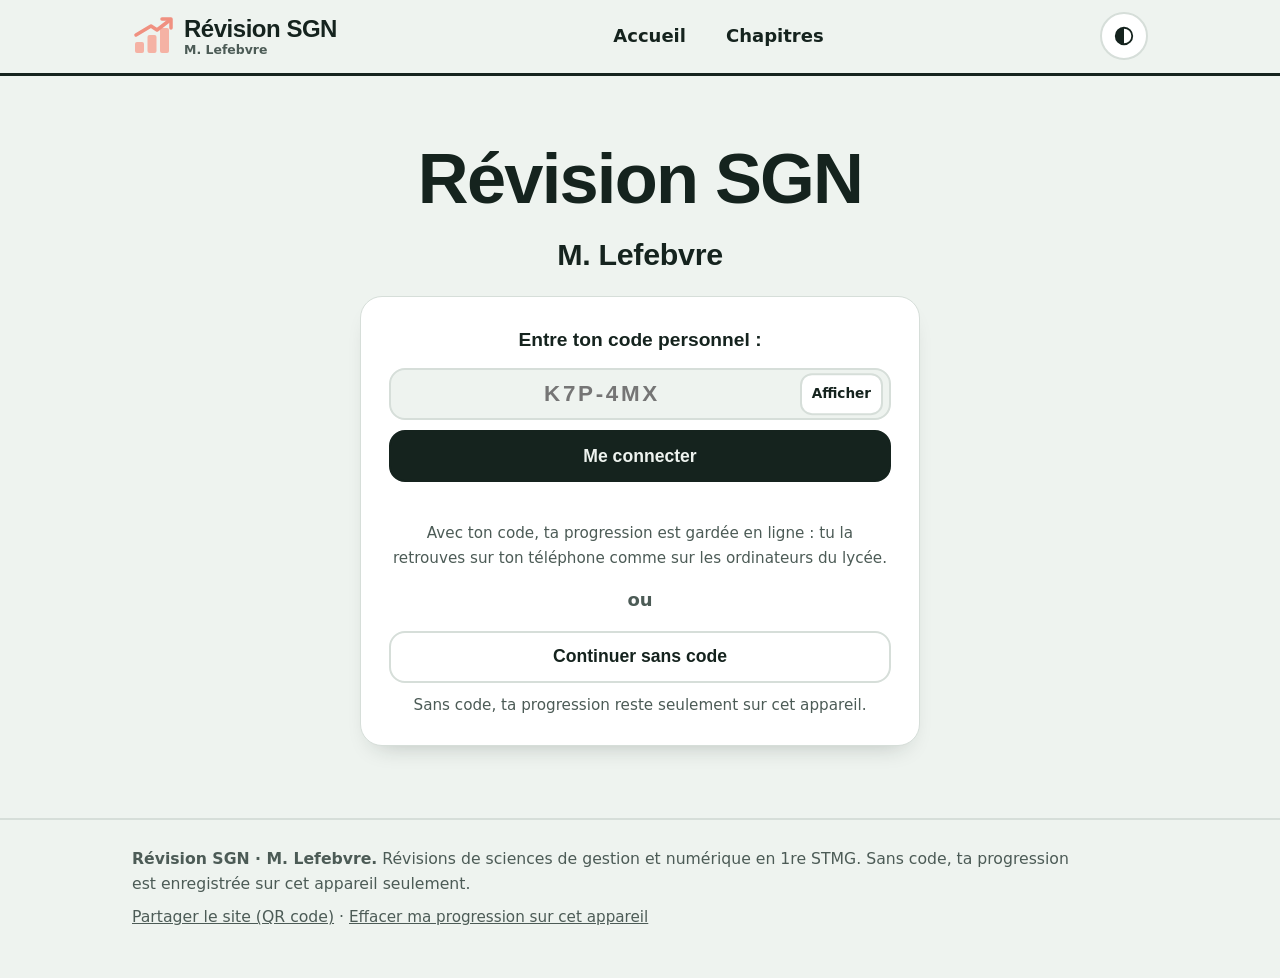
==== commit 217874fc: "Code élève jamais affiché : points pendant la saisie, « Connecté » dans la barre du haut Co-Authored" ====
--- a/index.html
+++ b/index.html
@@ -8,7 +8,7 @@
   <meta name="robots" content="noindex">
   <link rel="icon" href="data:image/svg+xml,%3Csvg xmlns='http://www.w3.org/2000/svg' viewBox='0 0 64 64'%3E%3Crect width='64' height='64' rx='14' fill='%2315231E'/%3E%3Cg transform='translate(11 12)'%3E%3Cg fill='%23FFF4E4'%3E%3Crect x='3' y='26' width='9' height='11' rx='2'/%3E%3Crect x='15.5' y='19' width='9' height='18' rx='2'/%3E%3Crect x='28' y='12' width='9' height='25' rx='2'/%3E%3C/g%3E%3Cg fill='none' stroke='%23F09080' stroke-width='3.5' stroke-linecap='round' stroke-linejoin='round'%3E%3Cpath d='M4 19L19 10l6 4L38 4'/%3E%3Cpath d='M30 3h9v9'/%3E%3C/g%3E%3C/g%3E%3C/svg%3E">
   <link rel="apple-touch-icon" href="assets/apple-touch-icon.png">
-  <link rel="stylesheet" href="assets/style.css">
+  <link rel="stylesheet" href="assets/style.css?v=2026-10-09">
   <script>
     /* Applique le thème clair ou sombre avant l'affichage, pour éviter un flash. */
     (function () {
@@ -58,7 +58,7 @@
   <script src="data/ch03.js"></script>
   <script src="data/ch04.js"></script>
   <!-- Codes élèves et progression en ligne (actif seulement si data/config.js donne le document Grist du professeur). -->
-  <script src="assets/comptes.js"></script>
-  <script src="assets/app.js"></script>
+  <script src="assets/comptes.js?v=2026-10-09"></script>
+  <script src="assets/app.js?v=2026-10-09"></script>
 </body>
 </html>
--- a/assets/style.css
+++ b/assets/style.css
@@ -267,6 +267,12 @@
 .code-ligne .btn { width: 100%; }
 .code-champ { width: 100%; min-width: 0; text-align: center; min-height: 52px; padding: 10px 16px; border: 2px solid var(--line); border-radius: var(--r-md); background: var(--bg); color: var(--ink); font-family: var(--display); font-weight: 800; font-size: 1.4rem; letter-spacing: .12em; text-transform: uppercase; }
 .code-champ:focus { border-color: var(--ink); outline: none; }
+.code-saisie { position: relative; }
+.code-saisie .code-champ { padding-right: 92px; padding-left: 16px; }
+.code-cache { -webkit-text-security: disc; }
+.code-cache:placeholder-shown { -webkit-text-security: none; }
+.code-voir { position: absolute; right: 8px; top: 50%; transform: translateY(-50%); min-width: 76px; padding: 8px 10px; border: 2px solid var(--line); border-radius: var(--r-sm); background: var(--card); color: var(--ink); font: inherit; font-weight: 700; font-size: .85rem; cursor: pointer; }
+.code-voir:focus-visible { outline: 2px solid var(--ink); outline-offset: 2px; }
 .code-erreur { margin: 2px 0 0; min-height: 1.3em; color: var(--ko); font-weight: 700; }
 .code-aide { margin: 0; font-size: .95rem; }
 .code-ou { margin: 6px 0; text-align: center; font-weight: 700; color: var(--ink-soft); }
@@ -280,8 +286,8 @@
 .alerte-titre { margin: 0 0 10px; font-family: var(--display); font-size: 1.25rem; line-height: 1.25; }
 .alerte p { margin: 0 0 18px; }
 .alerte-actions { display: flex; flex-direction: column; gap: 10px; }
-.compte-code { font-family: var(--display); font-weight: 800; letter-spacing: .06em; }
-.compte-sortir { font-size: .75rem; color: var(--ink-soft); }
+.compte-code { display: inline-flex; align-items: center; font-family: var(--display); font-weight: 800; }
+.compte-sortir { margin-top: 2px; font-size: .8rem; color: var(--ink); text-decoration: underline; text-underline-offset: 2px; }
 .compte:not(:empty) ~ .theme-btn { margin-left: 8px; }
 .compte-court { display: none; }
 @media (max-width: 440px) {
